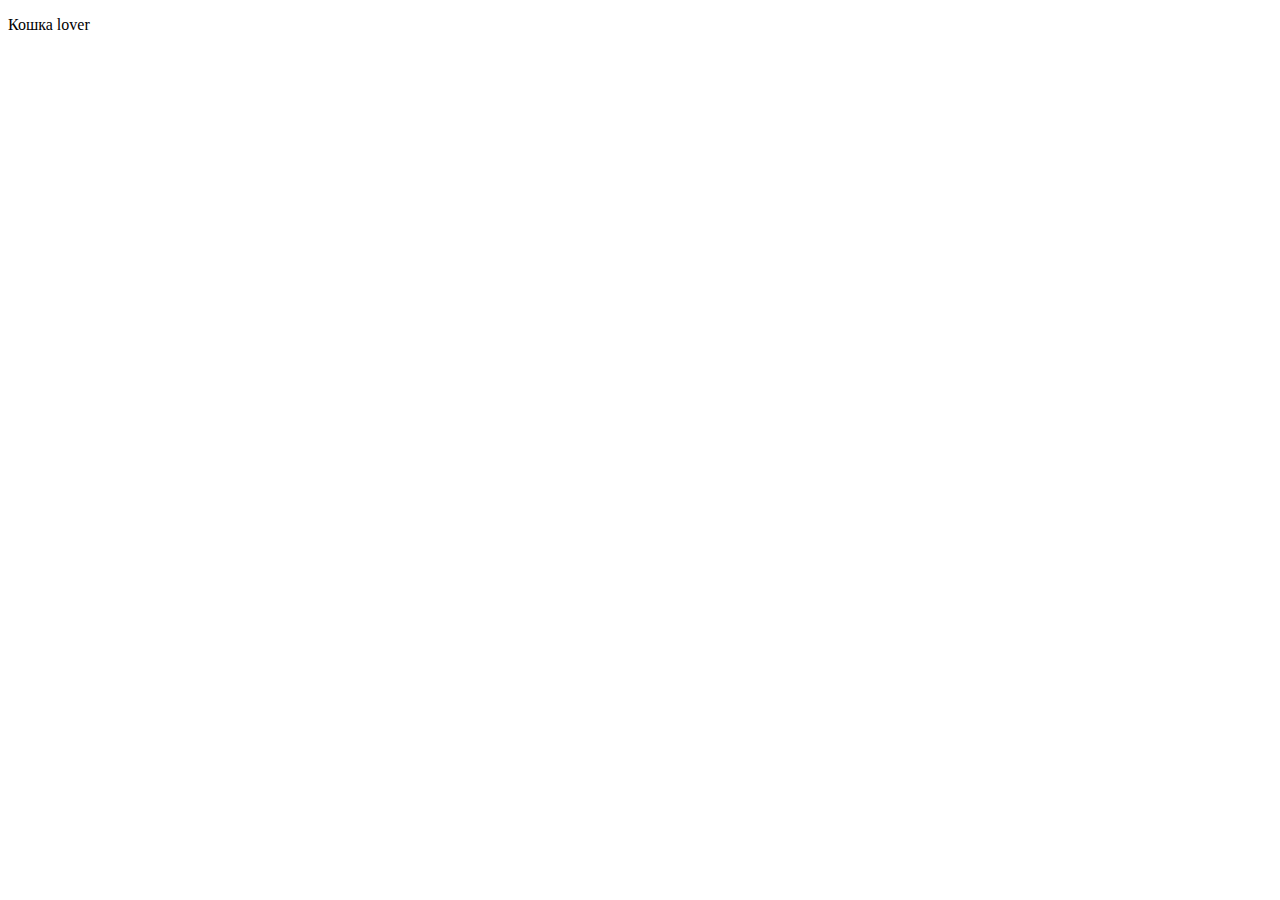
==== index.html @ c1be0b77 "initial commit" ====
<!DOCTYPE html>
<html lang="en">
  <head>
    <meta name="description" content="Webpage description goes here" />
    <meta charset="utf-8">
    <title>Change_me</title>
    <meta name="viewport" content="width=device-width, initial-scale=1">
    <meta name="author" content="">
    <link rel="stylesheet" href="css/style.css">
    <script src="http://code.jquery.com/jquery-latest.min.js"></script>
  </head>
  <body>
    <div class="container">
      <p>Кошка lover</p>
    </div>
    <script></script>
  </body>
</html>
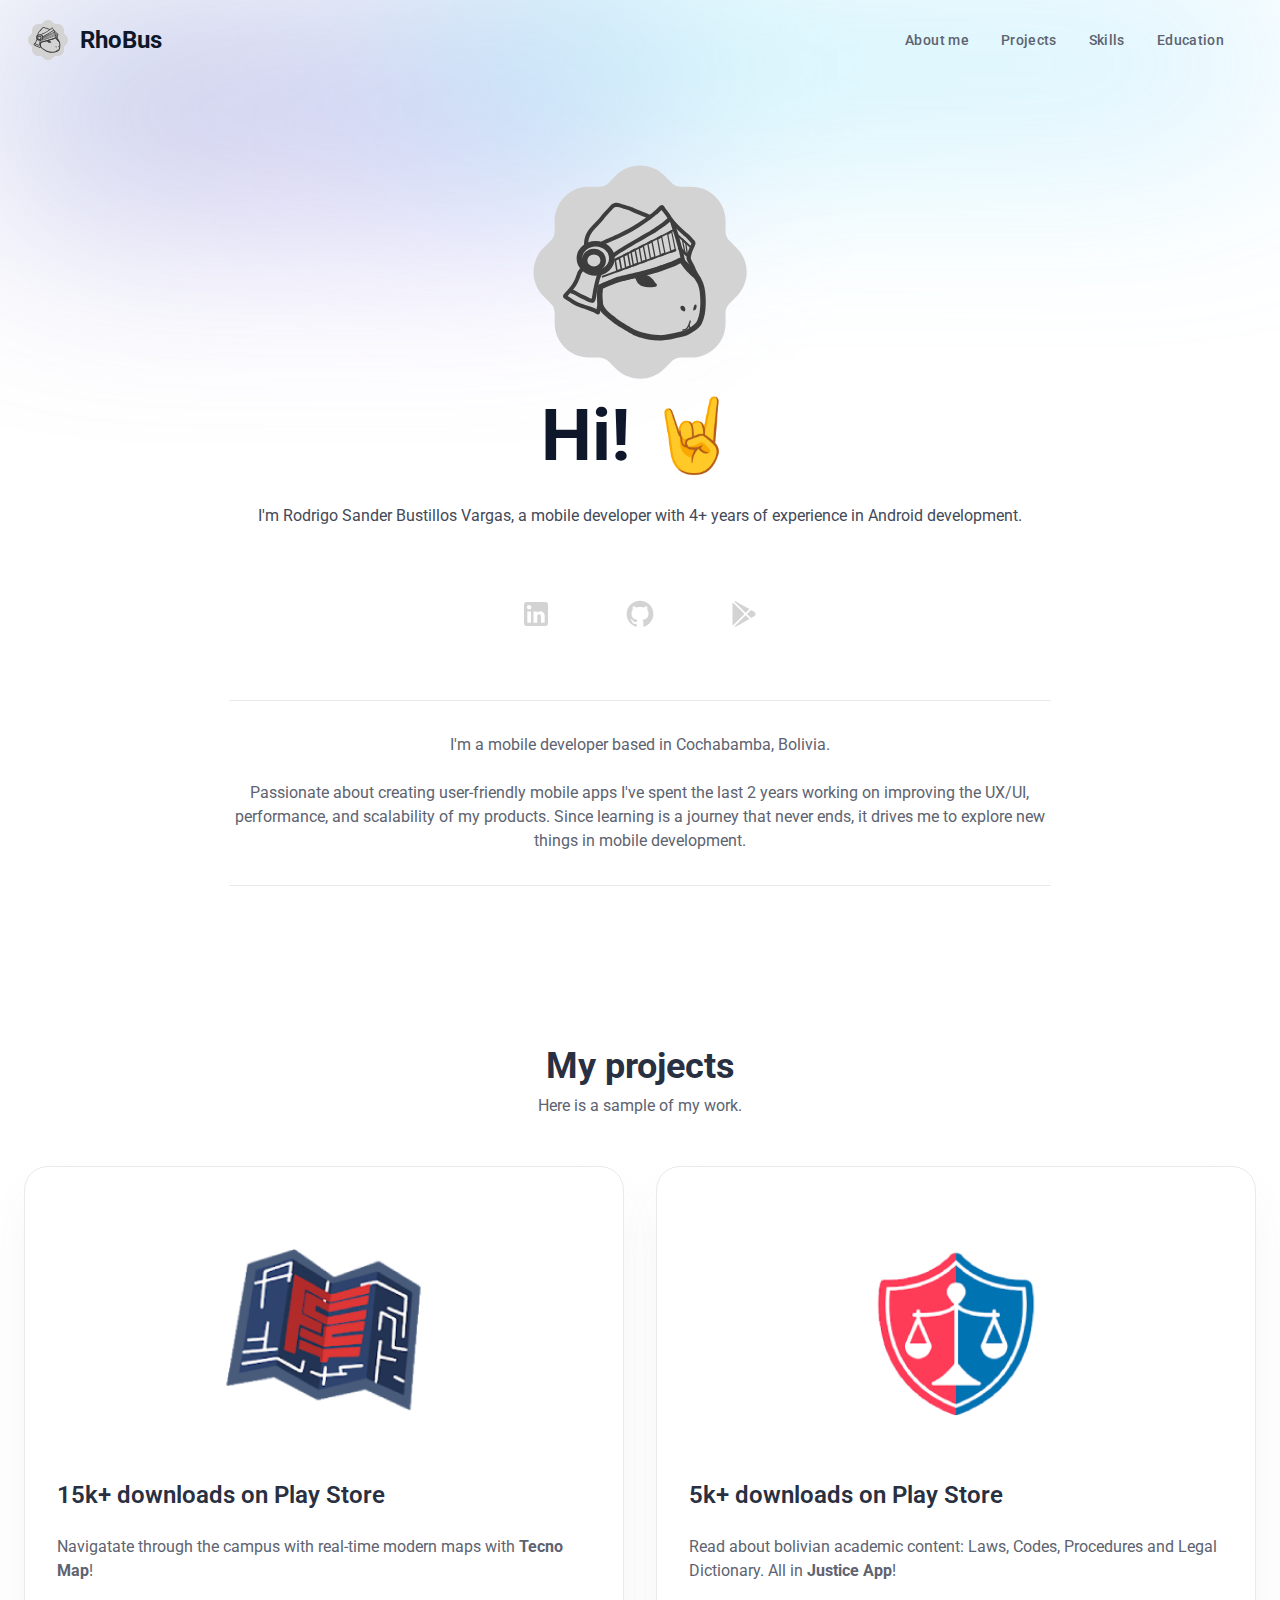
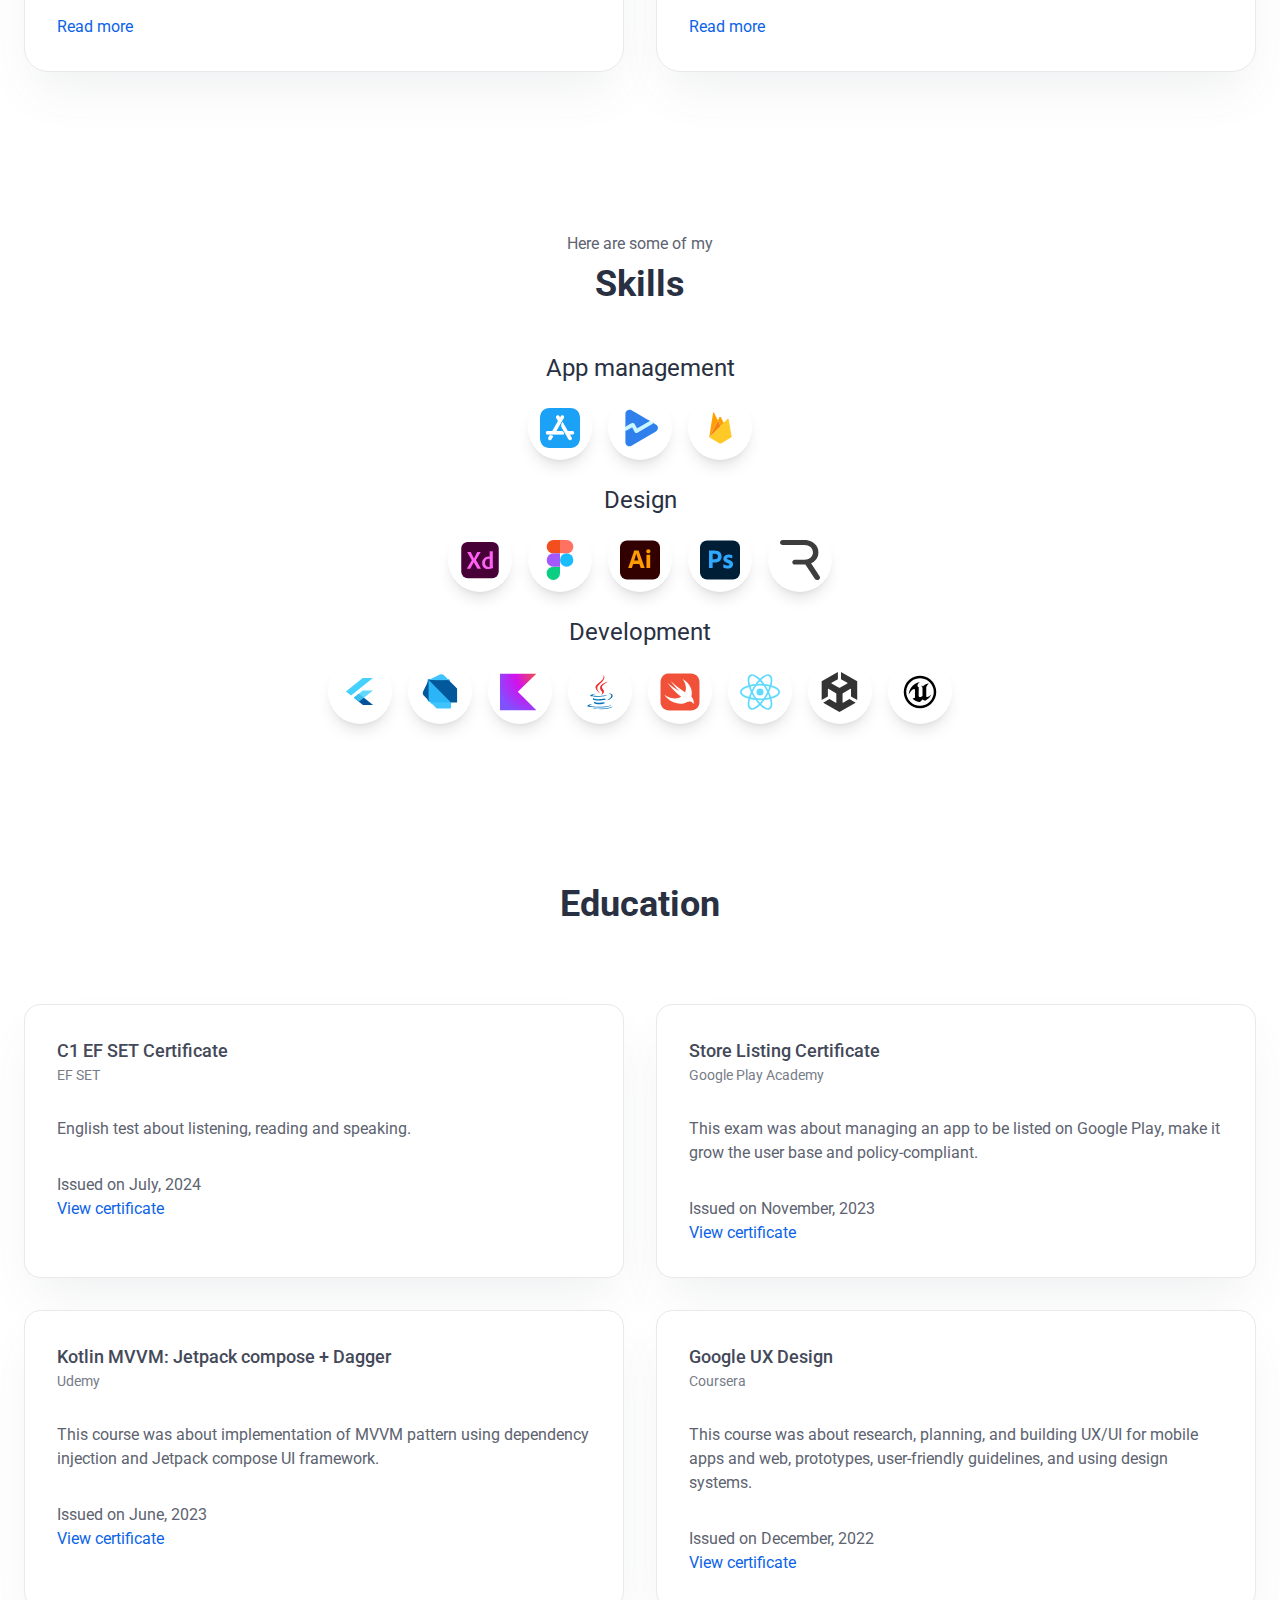
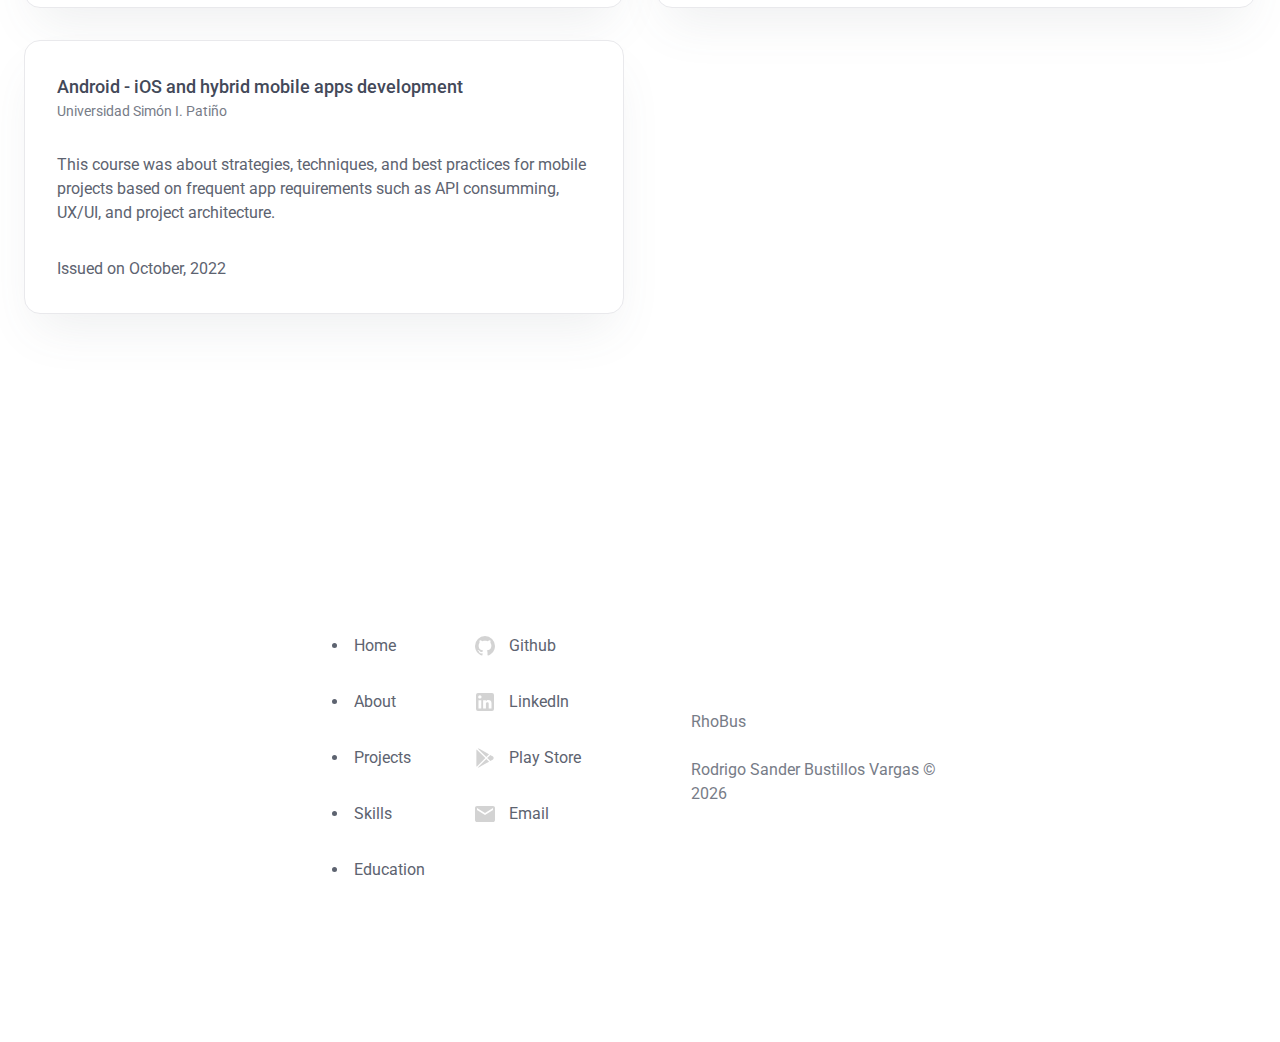
==== commit 6fc1ffd7: "Initial commit" ====
--- a/index.html
+++ b/index.html
@@ -1,18 +1,358 @@
-<!DOCTYPE html>
-<html lang="en">
-  <head>
-    <meta name="description" content="Webpage description goes here" />
-    <meta charset="utf-8">
-    <title>Change_me</title>
-    <meta name="viewport" content="width=device-width, initial-scale=1">
-    <meta name="author" content="">
-    <link rel="stylesheet" href="css/style.css">
-    <script src="http://code.jquery.com/jquery-latest.min.js"></script>
-  </head>
-  <body>
-    <div class="container">
-      <p>Кошка lover</p>
-    </div>
-    <script></script>
-  </body>
-</html>
+<!DOCTYPE html>
+<html lang="en" class="astro-QH7DUQ3E">
+	<head>
+		<meta charset="UTF-8">
+		<meta name="viewport" content="width=device-width">
+		<link rel="icon" type="image/svg+xml" href="/rhobus_logo.svg">
+		<meta name="generator" content="Astro v1.6.14">
+		<meta name="description" content="This is me!">
+		<title>RhoBus</title>
+
+		<link href="https://fonts.googleapis.com/css2?family=Roboto:wght@400;500;600;700&display=swap" rel="stylesheet">
+	<link rel="stylesheet" href="/assets/404.0ac947f7.css" />
+<link rel="stylesheet" href="/assets/index.3f72d89d.css" /><script type="module">document.getElementById("year").innerHTML=`${new Date().getFullYear()}`;
+</script></head>
+	<body class="bg-white dark:bg-gray-900 astro-QH7DUQ3E">
+		<header class="astro-BHXJAK45">
+    <nav class="z-10 w-full absolute astro-BHXJAK45">
+        <div class="max-w-7xl mx-auto px-6 md:px-12 xl:px-6">
+    <div class="flex flex-wrap items-center justify-between py-2 gap-6 md:py-4 md:gap-0 relative astro-BHXJAK45">
+                <input aria-hidden="true" type="checkbox" name="toggle_nav" id="toggle_nav" class="hidden peer astro-BHXJAK45">
+                <div class="relative z-20 w-full flex justify-between lg:w-max md:px-0 astro-BHXJAK45">
+                    <a href="#home" aria-label="logo" class="flex space-x-2 items-center astro-BHXJAK45">
+                        <div aria-hidden="true" class="flex space-x-1 astro-BHXJAK45">
+                            <img class="h-12 astro-BHXJAK45" src="/rhobus_logo.svg">
+                        </div>
+                        <span class="text-2xl font-bold text-gray-900 dark:text-white astro-BHXJAK45">RhoBus</span>
+                    </a>
+                    
+                    <div class="relative flex items-center lg:hidden max-h-10 astro-BHXJAK45">
+                        <label role="button" for="toggle_nav" aria-label="humburger" id="hamburger" class="relative  p-6 -mr-6 astro-BHXJAK45">
+                            <div aria-hidden="true" id="line" class="m-auto h-0.5 w-5 rounded bg-sky-900 dark:bg-gray-300 transition duration-300 astro-BHXJAK45"></div>
+                            <div aria-hidden="true" id="line2" class="m-auto mt-2 h-0.5 w-5 rounded bg-sky-900 dark:bg-gray-300 transition duration-300 astro-BHXJAK45"></div>
+                        </label>
+                    </div>
+                </div>
+                <div aria-hidden="true" class="fixed z-10 inset-0 h-screen w-screen bg-white/70 backdrop-blur-2xl origin-bottom scale-y-0 transition duration-500 peer-checked:origin-top peer-checked:scale-y-100 lg:hidden dark:bg-gray-900/70 astro-BHXJAK45"></div>
+                <div class="flex-col z-20 flex-wrap gap-6 p-8 rounded-3xl border border-gray-100 bg-white shadow-2xl shadow-gray-600/10 justify-end w-full invisible opacity-0 translate-y-1  absolute top-full left-0 transition-all duration-300 scale-95 origin-top 
+                            lg:relative lg:scale-100 lg:peer-checked:translate-y-0 lg:translate-y-0 lg:flex lg:flex-row lg:items-center lg:gap-0 lg:p-0 lg:bg-transparent lg:w-7/12 lg:visible lg:opacity-100 lg:border-none
+                            peer-checked:scale-100 peer-checked:opacity-100 peer-checked:visible lg:shadow-none 
+                            dark:shadow-none dark:bg-gray-800 dark:border-gray-700 astro-BHXJAK45">
+                   
+                    <div class="text-gray-600 dark:text-gray-300 lg:pr-4 lg:w-auto w-full lg:pt-0 astro-BHXJAK45">
+                        <ul class="tracking-wide font-medium lg:text-sm flex-col flex lg:flex-row gap-6 lg:gap-0 astro-BHXJAK45">
+                            <li class="astro-BHXJAK45">
+                                <a href="#about" class="block md:px-4 transition hover:text-primary astro-BHXJAK45">
+                                    <span class="astro-BHXJAK45">About me</span>
+                                </a>
+                            </li>
+                            <li class="astro-BHXJAK45">
+                                <a href="#projects" class="block md:px-4 transition hover:text-primary astro-BHXJAK45">
+                                    <span class="astro-BHXJAK45">Projects</span>
+                                </a>
+                            </li>
+                            <li class="astro-BHXJAK45">
+                                <a href="#skills" class="block md:px-4 transition hover:text-primary astro-BHXJAK45">
+                                    <span class="astro-BHXJAK45">Skills</span>
+                                </a>
+                            </li>
+                            <li class="astro-BHXJAK45">
+                                <a href="#education" class="block md:px-4 transition hover:text-primary astro-BHXJAK45">
+                                    <span class="astro-BHXJAK45">Education</span>
+                                </a>
+                            </li>
+                        </ul>
+                    </div>
+                </div>
+            </div>
+</div>
+    </nav>
+</header>
+		<main class="space-y-40 mb-40">
+		<div class="relative" id="about">
+    <div aria-hidden="true" class="absolute inset-0 grid grid-cols-2 -space-x-52 opacity-40 dark:opacity-20">
+        <div class="blur-[106px] h-56 bg-gradient-to-br from-primary to-purple-400 dark:from-blue-700"></div>
+        <div class="blur-[106px] h-32 bg-gradient-to-r from-cyan-400 to-sky-300 dark:to-indigo-600"></div>
+    </div>
+    <div class="max-w-7xl mx-auto px-6 md:px-12 xl:px-6">
+    <div class="relative pt-36 ml-auto">
+            <div class="lg:w-2/3 text-center mx-auto">
+              <div class="flex justify-center items-center">
+                <img class="w-64 h-64 align-center" src="/rhobus_logo.svg">
+            </div>
+                <h1 class="text-gray-900 dark:text-white font-bold text-5xl md:text-6xl xl:text-7xl">Hi! 🤘</h1>
+                <p class="mt-8 text-gray-700 dark:text-gray-300">I'm Rodrigo Sander Bustillos Vargas, a mobile developer with 4+ years of experience in Android development.</p>
+                <div class="mt-16 flex flex-wrap justify-center gap-y-4 gap-x-6">
+                    <a href="https://linkedin.com/in/rhobus" target="_blank" class="relative flex h-11 w-full items-center justify-center px-6 before:absolute before:inset-0 before:rounded-full before:transition before:duration-300 hover:before:scale-105 active:duration-75 active:before:scale-95 sm:w-max">
+                    <img class="w-8" src="/icons/ic_linkedin.svg">
+                    </a>
+                    <a href="https://github.com/rhobus" target="_blank" class="relative flex h-11 w-full items-center justify-center px-6 before:absolute before:inset-0 before:rounded-full before:transition before:duration-300 hover:before:scale-105 active:duration-75 active:before:scale-95 sm:w-max">
+                    <img class="w-8" src="/icons/ic_github.svg">
+                    </a>
+                    <a href="https://play.google.com/store/apps/dev?id=8568255497322656305" target="_blank" class="relative flex h-11 w-full items-center justify-center px-6 before:absolute before:inset-0 before:rounded-full before:transition before:duration-300 hover:before:scale-105 active:duration-75 active:before:scale-95 sm:w-max">
+                    <img class="w-8" src="/icons/ic_playstore.svg">
+                    </a>
+                </div>
+                <div class="py-8 mt-16 border-y border-gray-100 dark:border-gray-800 justify-between">
+                  <p class="text-gray-600 dark:text-gray-300">I'm a mobile developer based in Cochabamba, Bolivia.</p>
+                <br>
+                  <p class="text-gray-600 dark:text-gray-300">Passionate about creating user-friendly mobile apps I've spent the last 2 years working on improving the UX/UI, performance, and scalability of my products. Since learning is a journey that never ends, it drives me to explore new things in mobile development.</p>
+                </div>
+            </div>
+        </div>
+</div>
+</div>
+		<div id="projects">
+  <div class="max-w-7xl mx-auto px-6 md:px-12 xl:px-6">
+    <div class="mb-12 space-y-2 text-center">
+        <h2 class="text-3xl font-bold text-gray-800 md:text-4xl dark:text-white">My projects</h2>
+        <p class="lg:mx-auto lg:w-6/12 text-gray-600 dark:text-gray-300">
+          Here is a sample of my work.
+        </p>
+      </div><div class="grid gap-8 md:grid-cols-2 place-items-center">
+        <div class="group p-6 sm:p-8 rounded-3xl bg-white border border-gray-100 dark:shadow-none dark:border-gray-700 dark:bg-gray-800 bg-opacity-50 shadow-2xl shadow-gray-600/10">
+          <div class="relative overflow-hidden rounded-xl">
+            <img src="/webp/port_tecno-map.webp" alt="art cover" loading="lazy" width="1000" height="667" class="h-64 w-full object-cover object-top transition duration-500 group-hover:scale-105">
+          </div>
+          <div class="mt-6 relative">
+            <h3 class="text-2xl font-semibold text-gray-800 dark:text-white">
+              15k+ downloads on Play Store
+            </h3>
+            <p class="mt-6 mb-8 text-gray-600 dark:text-gray-300">
+              Navigatate through the campus with real-time modern maps with <strong>Tecno Map</strong>!
+            </p>
+            <a class="inline-block" href="tecno-map">
+              <span class="text-info dark:text-blue-300">Read more</span>
+            </a>
+          </div>
+          
+        </div>
+        <div class="group p-6 sm:p-8 rounded-3xl bg-white border border-gray-100 dark:shadow-none dark:border-gray-700 dark:bg-gray-800 bg-opacity-50 shadow-2xl shadow-gray-600/10">
+          <div class="relative overflow-hidden rounded-xl">
+            <img src="/webp/port_justice-app.webp" alt="art cover" loading="lazy" width="1000" height="667" class="h-64 w-full object-cover object-top transition duration-500 group-hover:scale-105">
+          </div>
+          <div class="mt-6 relative">
+            <h3 class="text-2xl font-semibold text-gray-800 dark:text-white">
+              5k+ downloads on Play Store
+            </h3>
+            <p class="mt-6 mb-8 text-gray-600 dark:text-gray-300">
+              Read about bolivian academic content: Laws, Codes, Procedures and Legal Dictionary. All in <strong>Justice App</strong>!
+            </p>
+            <a class="inline-block" href="justice-app">
+              <span class="text-info dark:text-blue-300">Read more</span>
+            </a>
+          </div>
+          
+        </div>
+      </div>
+</div>
+</div>
+		<div id="skills">
+  <div class="max-w-7xl mx-auto px-6 md:px-12 xl:px-6">
+    <div class="mb-12 space-y-2 text-center">
+      <p class="lg:mx-auto lg:w-6/12 text-gray-600 dark:text-gray-300">
+        Here are some of my
+      </p>
+      <h2 class="text-3xl font-bold text-gray-800 md:text-4xl dark:text-white">
+        Skills
+      </h2>
+    </div><h2 class="mt-6 text-3xl text-gray-800 md:text-2xl dark:text-white text-center">
+      App management
+    </h2><div class="flex flex-wrap gap-4 mt-3 place-content-center">
+      <a href="https://developer.apple.com/app-store-connect/" target="_blank" class="bg-white rounded-full p-3 shadow-lg hover:scale-105 transition-transform duration-200">
+        <img src="/icons/technologies/ic_app_store_connect.svg" alt="App Store Connect" class="w-10 h-10 mx-auto">
+      </a>
+
+      <a href="https://play.google.com/console" target="_blank" class="bg-white rounded-full p-3 shadow-lg hover:scale-105 transition-transform duration-200">
+        <img src="/icons/technologies/ic_play_console.svg" alt="Google Play Console" class="w-10 h-10 mx-auto">
+      </a>
+
+      <a href="https://firebase.google.com" target="_blank" class="bg-white rounded-full p-3 shadow-lg hover:scale-105 transition-transform duration-200">
+        <img src="/icons/technologies/ic_firebase.svg" alt="Firebase" class="w-10 h-10 mx-auto">
+      </a>
+    </div><h2 class="mt-6 text-3xl text-gray-800 md:text-2xl dark:text-white text-center">
+      Design
+    </h2><div class="flex flex-wrap gap-4 mt-3 place-content-center">
+      <a href="https://www.adobe.com/products/xd.html" target="_blank" class="bg-white rounded-full p-3 shadow-lg hover:scale-105 transition-transform duration-200">
+        <img src="/icons/technologies/ic_adobe_xd.svg" alt="Adobe XD" class="w-10 h-10 mx-auto">
+      </a>
+
+      <a href="https://www.figma.com" target="_blank" class="bg-white rounded-full p-3 shadow-lg hover:scale-105 transition-transform duration-200">
+        <img src="/icons/technologies/ic_figma.svg" alt="Figma" class="w-10 h-10 mx-auto">
+      </a>
+
+      <a href="https://www.adobe.com/products/illustrator.html" target="_blank" class="bg-white rounded-full p-3 shadow-lg hover:scale-105 transition-transform duration-200">
+        <img src="/icons/technologies/ic_illustrator.svg" alt="Illustrator" class="w-10 h-10 mx-auto">
+      </a>
+
+      <a href="https://www.adobe.com/products/photoshop.html" target="_blank" class="bg-white rounded-full p-3 shadow-lg hover:scale-105 transition-transform duration-200">
+        <img src="/icons/technologies/ic_photoshop.svg" alt="Photoshop" class="w-10 h-10 mx-auto">
+      </a>
+
+      <a href="https://rive.app" target="_blank" class="bg-white rounded-full p-3 shadow-lg hover:scale-105 transition-transform duration-200">
+        <img src="/icons/technologies/ic_rive.svg" alt="Rive" class="w-10 h-10 mx-auto">
+      </a>
+    </div><h2 class="mt-6 text-3xl text-gray-800 md:text-2xl dark:text-white text-center">
+      Development
+    </h2><div class="flex flex-wrap gap-4 mt-3 place-content-center">
+      <a href="https://flutter.dev" target="_blank" class="bg-white rounded-full p-3 shadow-lg hover:scale-105 transition-transform duration-200">
+        <img src="/icons/technologies/ic_flutter.svg" alt="Flutter" class="w-10 h-10 mx-auto">
+      </a>
+
+      <a href="https://dart.dev" target="_blank" class="bg-white rounded-full p-3 shadow-lg hover:scale-105 transition-transform duration-200">
+        <img src="/icons/technologies/ic_dart.svg" alt="Dart" class="w-10 h-10 mx-auto">
+      </a>
+
+      <a href="https://kotlinlang.org" target="_blank" class="bg-white rounded-full p-3 shadow-lg hover:scale-105 transition-transform duration-200">
+        <img src="/icons/technologies/ic_kotlin.svg" alt="Kotlin" class="w-10 h-10 mx-auto">
+      </a>
+
+      <a href="https://www.oracle.com/java/" target="_blank" class="bg-white rounded-full p-3 shadow-lg hover:scale-105 transition-transform duration-200">
+        <img src="/icons/technologies/ic_java.svg" alt="Java" class="w-10 h-10 mx-auto">
+      </a>
+
+      <a href="https://developer.apple.com/swift/" target="_blank" class="bg-white rounded-full p-3 shadow-lg hover:scale-105 transition-transform duration-200">
+        <img src="/icons/technologies/ic_swift.svg" alt="Swift" class="w-10 h-10 mx-auto">
+      </a>
+
+      <a href="https://reactnative.dev" target="_blank" class="bg-white rounded-full p-3 shadow-lg hover:scale-105 transition-transform duration-200">
+        <img src="/icons/technologies/ic_react_native.svg" alt="React Native" class="w-10 h-10 mx-auto">
+      </a>
+
+      <a href="https://unity.com" target="_blank" class="bg-white rounded-full p-3 shadow-lg hover:scale-105 transition-transform duration-200">
+        <img src="/icons/technologies/ic_unity.svg" alt="Unity" class="w-10 h-10 mx-auto">
+      </a>
+
+      <a href="https://www.unrealengine.com" target="_blank" class="bg-white rounded-full p-3 shadow-lg hover:scale-105 transition-transform duration-200">
+        <img src="/icons/technologies/ic_unreal_engine.svg" alt="Unreal Engine" class="w-10 h-10 mx-auto">
+      </a>
+    </div>
+</div>
+</div>
+		<div class="text-gray-600 dark:text-gray-300" id="education">
+  <div class="max-w-7xl mx-auto px-6 md:px-12 xl:px-6">
+    <div class="mb-20 space-y-4 px-6 md:px-0">
+      <h2 class="text-center text-2xl font-bold text-gray-800 dark:text-white md:text-4xl">
+        Education
+      </h2>
+    </div><div class="md:grid md:grid-cols-2 lg:grid-cols-2 gap-8">
+      <div class="aspect-auto p-8 border border-gray-100 rounded-2xl bg-white dark:bg-gray-800 dark:border-gray-700 shadow-2xl shadow-gray-600/10 dark:shadow-none">
+        <div class="flex gap-4">
+          <div>
+            <h6 class="text-lg font-medium text-gray-700 dark:text-white">C1 EF SET Certificate</h6>
+            <p class="text-sm text-gray-500 dark:text-gray-300">EF SET</p>
+          </div>
+        </div>
+        <p class="mt-8">English test about listening, reading and speaking.</p>
+        <p class="mt-8">Issued on July, 2024</p>
+        <a class="mt-8 text-info" target="_blank" href="https://cert.efset.org/u1pVJG">View certificate</a>
+      </div>
+      <div class="aspect-auto p-8 border border-gray-100 rounded-2xl bg-white dark:bg-gray-800 dark:border-gray-700 shadow-2xl shadow-gray-600/10 dark:shadow-none">
+        <div class="flex gap-4">
+          <div>
+            <h6 class="text-lg font-medium text-gray-700 dark:text-white">Store Listing Certificate</h6>
+            <p class="text-sm text-gray-500 dark:text-gray-300">Google Play Academy</p>
+          </div>
+        </div>
+        <p class="mt-8">This exam was about managing an app to be listed on Google Play, make it grow the user base and policy-compliant.</p>
+        <p class="mt-8">Issued on November, 2023</p>
+        <a class="mt-8 text-info" target="_blank" href="https://www.credential.net/d4a4e9a5-c217-4a5e-9a41-2080fff45aeb#gs.0pnszu">View certificate</a>
+      </div>
+      <div class="aspect-auto p-8 border border-gray-100 rounded-2xl bg-white dark:bg-gray-800 dark:border-gray-700 shadow-2xl shadow-gray-600/10 dark:shadow-none">
+        <div class="flex gap-4">
+          <div>
+            <h6 class="text-lg font-medium text-gray-700 dark:text-white">Kotlin MVVM: Jetpack compose + Dagger</h6>
+            <p class="text-sm text-gray-500 dark:text-gray-300">Udemy</p>
+          </div>
+        </div>
+        <p class="mt-8">This course was about implementation of MVVM pattern using dependency injection and Jetpack compose UI framework.</p>
+        <p class="mt-8">Issued on June, 2023</p>
+        <a class="mt-8 text-info" target="_blank" href="https://www.udemy.com/certificate/UC-26328684-6bf6-4ccb-b9d9-677bbc1e001c">View certificate</a>
+      </div>
+      <div class="aspect-auto p-8 border border-gray-100 rounded-2xl bg-white dark:bg-gray-800 dark:border-gray-700 shadow-2xl shadow-gray-600/10 dark:shadow-none">
+        <div class="flex gap-4">
+          
+          <div>
+            <h6 class="text-lg font-medium text-gray-700 dark:text-white">Google UX Design</h6>
+            <p class="text-sm text-gray-500 dark:text-gray-300">Coursera</p>
+          </div>
+        </div>
+        <p class="mt-8">This course was about research, planning, and building UX/UI for mobile apps and web, prototypes, user-friendly guidelines, and using design systems.</p>
+        <p class="mt-8">Issued on December, 2022</p>
+        <a class="mt-8 text-info" target="_blank" href="https://coursera.org/share/d561b8dabaf720723bfe9577a4478bb4">View certificate</a>
+      </div>
+      <div class="aspect-auto p-8 border border-gray-100 rounded-2xl bg-white dark:bg-gray-800 dark:border-gray-700 shadow-2xl shadow-gray-600/10 dark:shadow-none">
+        <div class="flex gap-4">
+          
+          <div>
+            <h6 class="text-lg font-medium text-gray-700 dark:text-white">Android - iOS and hybrid mobile apps development</h6>
+            <p class="text-sm text-gray-500 dark:text-gray-300">Universidad Simón I. Patiño</p>
+          </div>
+        </div>
+        <p class="mt-8">This course was about strategies, techniques, and best practices for mobile projects based on frequent app requirements such as API consumming, UX/UI, and project architecture.</p>
+        <p class="mt-8">Issued on October, 2022</p>
+      </div>
+    </div>
+</div>
+</div>
+	</main>
+		<footer class="py-20 md:py-40">
+  <div class="max-w-7xl mx-auto px-6 md:px-12 xl:px-6">
+    <div class="m-auto md:w-10/12 lg:w-8/12 xl:w-6/12">
+      <div class="flex flex-wrap items-center justify-between md:flex-nowrap">
+        <div class="flex w-full justify-center space-x-12 text-gray-600 dark:text-gray-300 sm:w-7/12 md:justify-start">
+          <ul class="list-inside list-disc space-y-8">
+            <li><a href="#" class="transition hover:text-primary">Home</a></li>
+
+            <li>
+              <a href="#about" class="transition hover:text-primary">About</a>
+            </li>
+            <li>
+              <a href="#projects" class="transition hover:text-primary">Projects</a>
+            </li>
+            <li>
+              <a href="#skills" class="transition hover:text-primary">Skills</a>
+            </li>
+            <li>
+              <a href="#education" class="transition hover:text-primary">Education</a>
+            </li>
+          </ul>
+
+          <ul role="list" class="space-y-8">
+            <li>
+              <a href="https://github.com/rhobus" class="flex items-center space-x-3 transition hover:text-primary">
+                <img class="w-6" src="/icons/ic_github.svg">
+                <span>Github</span>
+              </a>
+            </li>
+            <li>
+              <a href="https://linkedin.com/in/rhobus" class="flex items-center space-x-3 transition hover:text-primary">
+                <img class="w-6" src="/icons/ic_linkedin.svg">
+                <span>LinkedIn</span>
+              </a>
+            </li>
+            <li>
+              <a href="https://play.google.com/store/apps/dev?id=8568255497322656305" class="flex items-center space-x-3 transition hover:text-primary">
+                <img class="w-6" src="/icons/ic_playstore.svg">
+                <span>Play Store</span>
+              </a>
+            </li>
+            <li>
+              <a href="mailto:rodhcraft@gmail.com" class="flex items-center space-x-3 transition hover:text-primary">
+                <img class="w-6" src="/icons/ic_mail.svg">
+                <span>Email</span>
+              </a>
+            </li>
+          </ul>
+        </div>
+        <div class="m-auto mt-16 w-10/12 space-y-6 text-center sm:mt-auto sm:w-5/12 sm:text-left">
+          <span class="block text-gray-500 dark:text-gray-400">RhoBus</span>
+          <span class="block text-gray-500 dark:text-gray-400">Rodrigo Sander Bustillos Vargas &copy; <span id="year"></span>
+          </span>
+        </div>
+      </div>
+    </div>
+</div>
+</footer>
+	
+</body></html>--- a/assets/404.0ac947f7.css
+++ b/assets/404.0ac947f7.css
@@ -0,0 +1 @@
+*,:before,:after{box-sizing:border-box;border-width:0;border-style:solid;border-color:#c6c8cd}:before,:after{--tw-content: ""}html{line-height:1.5;-webkit-text-size-adjust:100%;-moz-tab-size:4;-o-tab-size:4;tab-size:4;font-family:ui-sans-serif,system-ui,-apple-system,BlinkMacSystemFont,Segoe UI,Roboto,Helvetica Neue,Arial,Noto Sans,sans-serif,"Apple Color Emoji","Segoe UI Emoji",Segoe UI Symbol,"Noto Color Emoji";font-feature-settings:normal}body{margin:0;line-height:inherit}hr{height:0;color:inherit;border-top-width:1px}abbr:where([title]){-webkit-text-decoration:underline dotted;text-decoration:underline dotted}h1,h2,h3,h4,h5,h6{font-size:inherit;font-weight:inherit}a{color:inherit;text-decoration:inherit}b,strong{font-weight:bolder}code,kbd,samp,pre{font-family:ui-monospace,SFMono-Regular,Menlo,Monaco,Consolas,Liberation Mono,Courier New,monospace;font-size:1em}small{font-size:80%}sub,sup{font-size:75%;line-height:0;position:relative;vertical-align:baseline}sub{bottom:-.25em}sup{top:-.5em}table{text-indent:0;border-color:inherit;border-collapse:collapse}button,input,optgroup,select,textarea{font-family:inherit;font-size:100%;font-weight:inherit;line-height:inherit;color:inherit;margin:0;padding:0}button,select{text-transform:none}button,[type=button],[type=reset],[type=submit]{-webkit-appearance:button;background-color:transparent;background-image:none}:-moz-focusring{outline:auto}:-moz-ui-invalid{box-shadow:none}progress{vertical-align:baseline}::-webkit-inner-spin-button,::-webkit-outer-spin-button{height:auto}[type=search]{-webkit-appearance:textfield;outline-offset:-2px}::-webkit-search-decoration{-webkit-appearance:none}::-webkit-file-upload-button{-webkit-appearance:button;font:inherit}summary{display:list-item}blockquote,dl,dd,h1,h2,h3,h4,h5,h6,hr,figure,p,pre{margin:0}fieldset{margin:0;padding:0}legend{padding:0}ol,ul,menu{list-style:none;margin:0;padding:0}textarea{resize:vertical}input::-moz-placeholder,textarea::-moz-placeholder{opacity:1;color:#92959f}input::placeholder,textarea::placeholder{opacity:1;color:#92959f}button,[role=button]{cursor:pointer}:disabled{cursor:default}img,svg,video,canvas,audio,iframe,embed,object{display:block;vertical-align:middle}img,video{max-width:100%;height:auto}[hidden]{display:none}*,:before,:after{--tw-border-spacing-x: 0;--tw-border-spacing-y: 0;--tw-translate-x: 0;--tw-translate-y: 0;--tw-rotate: 0;--tw-skew-x: 0;--tw-skew-y: 0;--tw-scale-x: 1;--tw-scale-y: 1;--tw-pan-x: ;--tw-pan-y: ;--tw-pinch-zoom: ;--tw-scroll-snap-strictness: proximity;--tw-ordinal: ;--tw-slashed-zero: ;--tw-numeric-figure: ;--tw-numeric-spacing: ;--tw-numeric-fraction: ;--tw-ring-inset: ;--tw-ring-offset-width: 0px;--tw-ring-offset-color: #fff;--tw-ring-color: rgb(59 130 246 / .5);--tw-ring-offset-shadow: 0 0 #0000;--tw-ring-shadow: 0 0 #0000;--tw-shadow: 0 0 #0000;--tw-shadow-colored: 0 0 #0000;--tw-blur: ;--tw-brightness: ;--tw-contrast: ;--tw-grayscale: ;--tw-hue-rotate: ;--tw-invert: ;--tw-saturate: ;--tw-sepia: ;--tw-drop-shadow: ;--tw-backdrop-blur: ;--tw-backdrop-brightness: ;--tw-backdrop-contrast: ;--tw-backdrop-grayscale: ;--tw-backdrop-hue-rotate: ;--tw-backdrop-invert: ;--tw-backdrop-opacity: ;--tw-backdrop-saturate: ;--tw-backdrop-sepia: }::-webkit-backdrop{--tw-border-spacing-x: 0;--tw-border-spacing-y: 0;--tw-translate-x: 0;--tw-translate-y: 0;--tw-rotate: 0;--tw-skew-x: 0;--tw-skew-y: 0;--tw-scale-x: 1;--tw-scale-y: 1;--tw-pan-x: ;--tw-pan-y: ;--tw-pinch-zoom: ;--tw-scroll-snap-strictness: proximity;--tw-ordinal: ;--tw-slashed-zero: ;--tw-numeric-figure: ;--tw-numeric-spacing: ;--tw-numeric-fraction: ;--tw-ring-inset: ;--tw-ring-offset-width: 0px;--tw-ring-offset-color: #fff;--tw-ring-color: rgb(59 130 246 / .5);--tw-ring-offset-shadow: 0 0 #0000;--tw-ring-shadow: 0 0 #0000;--tw-shadow: 0 0 #0000;--tw-shadow-colored: 0 0 #0000;--tw-blur: ;--tw-brightness: ;--tw-contrast: ;--tw-grayscale: ;--tw-hue-rotate: ;--tw-invert: ;--tw-saturate: ;--tw-sepia: ;--tw-drop-shadow: ;--tw-backdrop-blur: ;--tw-backdrop-brightness: ;--tw-backdrop-contrast: ;--tw-backdrop-grayscale: ;--tw-backdrop-hue-rotate: ;--tw-backdrop-invert: ;--tw-backdrop-opacity: ;--tw-backdrop-saturate: ;--tw-backdrop-sepia: }::backdrop{--tw-border-spacing-x: 0;--tw-border-spacing-y: 0;--tw-translate-x: 0;--tw-translate-y: 0;--tw-rotate: 0;--tw-skew-x: 0;--tw-skew-y: 0;--tw-scale-x: 1;--tw-scale-y: 1;--tw-pan-x: ;--tw-pan-y: ;--tw-pinch-zoom: ;--tw-scroll-snap-strictness: proximity;--tw-ordinal: ;--tw-slashed-zero: ;--tw-numeric-figure: ;--tw-numeric-spacing: ;--tw-numeric-fraction: ;--tw-ring-inset: ;--tw-ring-offset-width: 0px;--tw-ring-offset-color: #fff;--tw-ring-color: rgb(59 130 246 / .5);--tw-ring-offset-shadow: 0 0 #0000;--tw-ring-shadow: 0 0 #0000;--tw-shadow: 0 0 #0000;--tw-shadow-colored: 0 0 #0000;--tw-blur: ;--tw-brightness: ;--tw-contrast: ;--tw-grayscale: ;--tw-hue-rotate: ;--tw-invert: ;--tw-saturate: ;--tw-sepia: ;--tw-drop-shadow: ;--tw-backdrop-blur: ;--tw-backdrop-brightness: ;--tw-backdrop-contrast: ;--tw-backdrop-grayscale: ;--tw-backdrop-hue-rotate: ;--tw-backdrop-invert: ;--tw-backdrop-opacity: ;--tw-backdrop-saturate: ;--tw-backdrop-sepia: }.container{width:100%}@media (min-width: 640px){.container{max-width:640px}}@media (min-width: 768px){.container{max-width:768px}}@media (min-width: 1024px){.container{max-width:1024px}}@media (min-width: 1280px){.container{max-width:1280px}}@media (min-width: 1536px){.container{max-width:1536px}}.invisible{visibility:hidden}.fixed{position:fixed}.absolute{position:absolute}.relative{position:relative}.inset-0{inset:0}.top-full{top:100%}.left-0{left:0}.z-10{z-index:10}.z-20{z-index:20}.m-auto{margin:auto}.mx-auto{margin-left:auto;margin-right:auto}.mb-40{margin-bottom:10rem}.ml-auto{margin-left:auto}.mt-8{margin-top:2rem}.mt-16{margin-top:4rem}.-mr-6{margin-right:-1.5rem}.mt-2{margin-top:.5rem}.mb-20{margin-bottom:5rem}.mb-12{margin-bottom:3rem}.mt-6{margin-top:1.5rem}.mb-8{margin-bottom:2rem}.mt-3{margin-top:.75rem}.mt-12{margin-top:3rem}.block{display:block}.inline-block{display:inline-block}.flex{display:flex}.grid{display:grid}.hidden{display:none}.aspect-auto{aspect-ratio:auto}.h-56{height:14rem}.h-32{height:8rem}.h-64{height:16rem}.h-11{height:2.75rem}.h-12{height:3rem}.h-0\.5{height:.125rem}.h-0{height:0px}.h-screen{height:100vh}.h-10{height:2.5rem}.h-max{height:-webkit-max-content;height:-moz-max-content;height:max-content}.max-h-10{max-height:2.5rem}.w-64{width:16rem}.w-full{width:100%}.w-8{width:2rem}.w-6{width:1.5rem}.w-10\/12{width:83.333333%}.w-5{width:1.25rem}.w-screen{width:100vw}.w-10{width:2.5rem}.max-w-7xl{max-width:80rem}.max-w-md{max-width:28rem}.grow{flex-grow:1}.origin-bottom{transform-origin:bottom}.origin-top{transform-origin:top}.translate-y-1{--tw-translate-y: .25rem;transform:translate(var(--tw-translate-x),var(--tw-translate-y)) rotate(var(--tw-rotate)) skew(var(--tw-skew-x)) skewY(var(--tw-skew-y)) scaleX(var(--tw-scale-x)) scaleY(var(--tw-scale-y))}.translate-y-1\.5{--tw-translate-y: .375rem;transform:translate(var(--tw-translate-x),var(--tw-translate-y)) rotate(var(--tw-rotate)) skew(var(--tw-skew-x)) skewY(var(--tw-skew-y)) scaleX(var(--tw-scale-x)) scaleY(var(--tw-scale-y))}.-translate-y-1{--tw-translate-y: -.25rem;transform:translate(var(--tw-translate-x),var(--tw-translate-y)) rotate(var(--tw-rotate)) skew(var(--tw-skew-x)) skewY(var(--tw-skew-y)) scaleX(var(--tw-scale-x)) scaleY(var(--tw-scale-y))}.rotate-45{--tw-rotate: 45deg;transform:translate(var(--tw-translate-x),var(--tw-translate-y)) rotate(var(--tw-rotate)) skew(var(--tw-skew-x)) skewY(var(--tw-skew-y)) scaleX(var(--tw-scale-x)) scaleY(var(--tw-scale-y))}.-rotate-45{--tw-rotate: -45deg;transform:translate(var(--tw-translate-x),var(--tw-translate-y)) rotate(var(--tw-rotate)) skew(var(--tw-skew-x)) skewY(var(--tw-skew-y)) scaleX(var(--tw-scale-x)) scaleY(var(--tw-scale-y))}.scale-95{--tw-scale-x: .95;--tw-scale-y: .95;transform:translate(var(--tw-translate-x),var(--tw-translate-y)) rotate(var(--tw-rotate)) skew(var(--tw-skew-x)) skewY(var(--tw-skew-y)) scaleX(var(--tw-scale-x)) scaleY(var(--tw-scale-y))}.scale-y-0{--tw-scale-y: 0;transform:translate(var(--tw-translate-x),var(--tw-translate-y)) rotate(var(--tw-rotate)) skew(var(--tw-skew-x)) skewY(var(--tw-skew-y)) scaleX(var(--tw-scale-x)) scaleY(var(--tw-scale-y))}.list-inside{list-style-position:inside}.list-disc{list-style-type:disc}.grid-cols-2{grid-template-columns:repeat(2,minmax(0,1fr))}.flex-col{flex-direction:column}.flex-wrap{flex-wrap:wrap}.place-content-center{place-content:center}.place-items-center{place-items:center}.items-center{align-items:center}.justify-end{justify-content:flex-end}.justify-center{justify-content:center}.justify-between{justify-content:space-between}.gap-6{gap:1.5rem}.gap-8{gap:2rem}.gap-4{gap:1rem}.gap-y-4{row-gap:1rem}.gap-x-6{-moz-column-gap:1.5rem;column-gap:1.5rem}.space-y-40>:not([hidden])~:not([hidden]){--tw-space-y-reverse: 0;margin-top:calc(10rem * calc(1 - var(--tw-space-y-reverse)));margin-bottom:calc(10rem * var(--tw-space-y-reverse))}.-space-x-52>:not([hidden])~:not([hidden]){--tw-space-x-reverse: 0;margin-right:calc(-13rem * var(--tw-space-x-reverse));margin-left:calc(-13rem * calc(1 - var(--tw-space-x-reverse)))}.space-x-12>:not([hidden])~:not([hidden]){--tw-space-x-reverse: 0;margin-right:calc(3rem * var(--tw-space-x-reverse));margin-left:calc(3rem * calc(1 - var(--tw-space-x-reverse)))}.space-y-8>:not([hidden])~:not([hidden]){--tw-space-y-reverse: 0;margin-top:calc(2rem * calc(1 - var(--tw-space-y-reverse)));margin-bottom:calc(2rem * var(--tw-space-y-reverse))}.space-x-3>:not([hidden])~:not([hidden]){--tw-space-x-reverse: 0;margin-right:calc(.75rem * var(--tw-space-x-reverse));margin-left:calc(.75rem * calc(1 - var(--tw-space-x-reverse)))}.space-y-6>:not([hidden])~:not([hidden]){--tw-space-y-reverse: 0;margin-top:calc(1.5rem * calc(1 - var(--tw-space-y-reverse)));margin-bottom:calc(1.5rem * var(--tw-space-y-reverse))}.space-x-2>:not([hidden])~:not([hidden]){--tw-space-x-reverse: 0;margin-right:calc(.5rem * var(--tw-space-x-reverse));margin-left:calc(.5rem * calc(1 - var(--tw-space-x-reverse)))}.space-x-1>:not([hidden])~:not([hidden]){--tw-space-x-reverse: 0;margin-right:calc(.25rem * var(--tw-space-x-reverse));margin-left:calc(.25rem * calc(1 - var(--tw-space-x-reverse)))}.space-y-4>:not([hidden])~:not([hidden]){--tw-space-y-reverse: 0;margin-top:calc(1rem * calc(1 - var(--tw-space-y-reverse)));margin-bottom:calc(1rem * var(--tw-space-y-reverse))}.space-y-2>:not([hidden])~:not([hidden]){--tw-space-y-reverse: 0;margin-top:calc(.5rem * calc(1 - var(--tw-space-y-reverse)));margin-bottom:calc(.5rem * var(--tw-space-y-reverse))}.overflow-hidden{overflow:hidden}.rounded{border-radius:.25rem}.rounded-3xl{border-radius:1.5rem}.rounded-2xl{border-radius:1rem}.rounded-xl{border-radius:.75rem}.rounded-full{border-radius:9999px}.rounded-lg{border-radius:.5rem}.rounded-bl-full{border-bottom-left-radius:9999px}.rounded-br-full{border-bottom-right-radius:9999px}.border{border-width:1px}.border-y{border-top-width:1px;border-bottom-width:1px}.border-gray-100{--tw-border-opacity: 1;border-color:rgb(233 233 236 / var(--tw-border-opacity))}.bg-white{--tw-bg-opacity: 1;background-color:rgb(255 255 255 / var(--tw-bg-opacity))}.bg-sky-900{--tw-bg-opacity: 1;background-color:rgb(12 74 110 / var(--tw-bg-opacity))}.bg-white\/70{background-color:#ffffffb3}.bg-opacity-50{--tw-bg-opacity: .5}.bg-gradient-to-br{background-image:linear-gradient(to bottom right,var(--tw-gradient-stops))}.bg-gradient-to-r{background-image:linear-gradient(to right,var(--tw-gradient-stops))}.from-primary{--tw-gradient-from: #3f72af;--tw-gradient-to: rgb(63 114 175 / 0);--tw-gradient-stops: var(--tw-gradient-from), var(--tw-gradient-to)}.from-cyan-400{--tw-gradient-from: #22d3ee;--tw-gradient-to: rgb(34 211 238 / 0);--tw-gradient-stops: var(--tw-gradient-from), var(--tw-gradient-to)}.to-purple-400{--tw-gradient-to: #c084fc}.to-sky-300{--tw-gradient-to: #7dd3fc}.object-cover{-o-object-fit:cover;object-fit:cover}.object-top{-o-object-position:top;object-position:top}.p-6{padding:1.5rem}.p-8{padding:2rem}.p-3{padding:.75rem}.px-6{padding-left:1.5rem;padding-right:1.5rem}.py-8{padding-top:2rem;padding-bottom:2rem}.py-20{padding-top:5rem;padding-bottom:5rem}.py-2{padding-top:.5rem;padding-bottom:.5rem}.py-16{padding-top:4rem;padding-bottom:4rem}.px-8{padding-left:2rem;padding-right:2rem}.pt-36{padding-top:9rem}.text-center{text-align:center}.text-5xl{font-size:3rem;line-height:1}.text-2xl{font-size:1.5rem;line-height:2rem}.text-lg{font-size:1.125rem;line-height:1.75rem}.text-sm{font-size:.875rem;line-height:1.25rem}.text-3xl{font-size:1.875rem;line-height:2.25rem}.text-4xl{font-size:2.25rem;line-height:2.5rem}.text-xl{font-size:1.25rem;line-height:1.75rem}.text-base{font-size:1rem;line-height:1.5rem}.font-bold{font-weight:700}.font-medium{font-weight:500}.font-semibold{font-weight:600}.tracking-wide{letter-spacing:.025em}.text-gray-900{--tw-text-opacity: 1;color:rgb(15 23 42 / var(--tw-text-opacity))}.text-gray-700{--tw-text-opacity: 1;color:rgb(67 73 89 / var(--tw-text-opacity))}.text-gray-600{--tw-text-opacity: 1;color:rgb(93 99 112 / var(--tw-text-opacity))}.text-gray-500{--tw-text-opacity: 1;color:rgb(119 124 135 / var(--tw-text-opacity))}.text-gray-800{--tw-text-opacity: 1;color:rgb(41 48 65 / var(--tw-text-opacity))}.text-info{--tw-text-opacity: 1;color:rgb(12 99 231 / var(--tw-text-opacity))}.text-white{--tw-text-opacity: 1;color:rgb(255 255 255 / var(--tw-text-opacity))}.text-primary{--tw-text-opacity: 1;color:rgb(63 114 175 / var(--tw-text-opacity))}.opacity-40{opacity:.4}.opacity-0{opacity:0}.shadow-2xl{--tw-shadow: 0 25px 50px -12px rgb(0 0 0 / .25);--tw-shadow-colored: 0 25px 50px -12px var(--tw-shadow-color);box-shadow:var(--tw-ring-offset-shadow, 0 0 #0000),var(--tw-ring-shadow, 0 0 #0000),var(--tw-shadow)}.shadow-lg{--tw-shadow: 0 10px 15px -3px rgb(0 0 0 / .1), 0 4px 6px -4px rgb(0 0 0 / .1);--tw-shadow-colored: 0 10px 15px -3px var(--tw-shadow-color), 0 4px 6px -4px var(--tw-shadow-color);box-shadow:var(--tw-ring-offset-shadow, 0 0 #0000),var(--tw-ring-shadow, 0 0 #0000),var(--tw-shadow)}.shadow-gray-600\/10{--tw-shadow-color: rgb(93 99 112 / .1);--tw-shadow: var(--tw-shadow-colored)}.blur-\[106px\]{--tw-blur: blur(106px);filter:var(--tw-blur) var(--tw-brightness) var(--tw-contrast) var(--tw-grayscale) var(--tw-hue-rotate) var(--tw-invert) var(--tw-saturate) var(--tw-sepia) var(--tw-drop-shadow)}.backdrop-blur-2xl{--tw-backdrop-blur: blur(40px);-webkit-backdrop-filter:var(--tw-backdrop-blur) var(--tw-backdrop-brightness) var(--tw-backdrop-contrast) var(--tw-backdrop-grayscale) var(--tw-backdrop-hue-rotate) var(--tw-backdrop-invert) var(--tw-backdrop-opacity) var(--tw-backdrop-saturate) var(--tw-backdrop-sepia);backdrop-filter:var(--tw-backdrop-blur) var(--tw-backdrop-brightness) var(--tw-backdrop-contrast) var(--tw-backdrop-grayscale) var(--tw-backdrop-hue-rotate) var(--tw-backdrop-invert) var(--tw-backdrop-opacity) var(--tw-backdrop-saturate) var(--tw-backdrop-sepia)}.transition{transition-property:color,background-color,border-color,fill,stroke,opacity,box-shadow,transform,filter,-webkit-text-decoration-color,-webkit-backdrop-filter;transition-property:color,background-color,border-color,text-decoration-color,fill,stroke,opacity,box-shadow,transform,filter,backdrop-filter;transition-property:color,background-color,border-color,text-decoration-color,fill,stroke,opacity,box-shadow,transform,filter,backdrop-filter,-webkit-text-decoration-color,-webkit-backdrop-filter;transition-timing-function:cubic-bezier(.4,0,.2,1);transition-duration:.15s}.transition-all{transition-property:all;transition-timing-function:cubic-bezier(.4,0,.2,1);transition-duration:.15s}.transition-transform{transition-property:transform;transition-timing-function:cubic-bezier(.4,0,.2,1);transition-duration:.15s}.duration-300{transition-duration:.3s}.duration-500{transition-duration:.5s}.duration-200{transition-duration:.2s}.before\:absolute:before{content:var(--tw-content);position:absolute}.before\:inset-0:before{content:var(--tw-content);inset:0}.before\:rounded-full:before{content:var(--tw-content);border-radius:9999px}.before\:border:before{content:var(--tw-content);border-width:1px}.before\:border-transparent:before{content:var(--tw-content);border-color:transparent}.before\:bg-primary:before{content:var(--tw-content);--tw-bg-opacity: 1;background-color:rgb(63 114 175 / var(--tw-bg-opacity))}.before\:bg-primary\/10:before{content:var(--tw-content);background-color:#3f72af1a}.before\:bg-gradient-to-b:before{content:var(--tw-content);background-image:linear-gradient(to bottom,var(--tw-gradient-stops))}.before\:transition:before{content:var(--tw-content);transition-property:color,background-color,border-color,fill,stroke,opacity,box-shadow,transform,filter,-webkit-text-decoration-color,-webkit-backdrop-filter;transition-property:color,background-color,border-color,text-decoration-color,fill,stroke,opacity,box-shadow,transform,filter,backdrop-filter;transition-property:color,background-color,border-color,text-decoration-color,fill,stroke,opacity,box-shadow,transform,filter,backdrop-filter,-webkit-text-decoration-color,-webkit-backdrop-filter;transition-timing-function:cubic-bezier(.4,0,.2,1);transition-duration:.15s}.before\:duration-300:before{content:var(--tw-content);transition-duration:.3s}.hover\:scale-105:hover{--tw-scale-x: 1.05;--tw-scale-y: 1.05;transform:translate(var(--tw-translate-x),var(--tw-translate-y)) rotate(var(--tw-rotate)) skew(var(--tw-skew-x)) skewY(var(--tw-skew-y)) scaleX(var(--tw-scale-x)) scaleY(var(--tw-scale-y))}.hover\:text-primary:hover{--tw-text-opacity: 1;color:rgb(63 114 175 / var(--tw-text-opacity))}.hover\:before\:scale-105:hover:before{content:var(--tw-content);--tw-scale-x: 1.05;--tw-scale-y: 1.05;transform:translate(var(--tw-translate-x),var(--tw-translate-y)) rotate(var(--tw-rotate)) skew(var(--tw-skew-x)) skewY(var(--tw-skew-y)) scaleX(var(--tw-scale-x)) scaleY(var(--tw-scale-y))}.active\:duration-75:active{transition-duration:75ms}.active\:before\:scale-95:active:before{content:var(--tw-content);--tw-scale-x: .95;--tw-scale-y: .95;transform:translate(var(--tw-translate-x),var(--tw-translate-y)) rotate(var(--tw-rotate)) skew(var(--tw-skew-x)) skewY(var(--tw-skew-y)) scaleX(var(--tw-scale-x)) scaleY(var(--tw-scale-y))}.group:hover .group-hover\:scale-105{--tw-scale-x: 1.05;--tw-scale-y: 1.05;transform:translate(var(--tw-translate-x),var(--tw-translate-y)) rotate(var(--tw-rotate)) skew(var(--tw-skew-x)) skewY(var(--tw-skew-y)) scaleX(var(--tw-scale-x)) scaleY(var(--tw-scale-y))}.peer:checked~.peer-checked\:visible{visibility:visible}.peer:checked~.peer-checked\:origin-top{transform-origin:top}.peer:checked~.peer-checked\:scale-100{--tw-scale-x: 1;--tw-scale-y: 1;transform:translate(var(--tw-translate-x),var(--tw-translate-y)) rotate(var(--tw-rotate)) skew(var(--tw-skew-x)) skewY(var(--tw-skew-y)) scaleX(var(--tw-scale-x)) scaleY(var(--tw-scale-y))}.peer:checked~.peer-checked\:scale-y-100{--tw-scale-y: 1;transform:translate(var(--tw-translate-x),var(--tw-translate-y)) rotate(var(--tw-rotate)) skew(var(--tw-skew-x)) skewY(var(--tw-skew-y)) scaleX(var(--tw-scale-x)) scaleY(var(--tw-scale-y))}.peer:checked~.peer-checked\:opacity-100{opacity:1}@media (prefers-color-scheme: dark){.dark\:border-gray-800{--tw-border-opacity: 1;border-color:rgb(41 48 65 / var(--tw-border-opacity))}.dark\:border-gray-700{--tw-border-opacity: 1;border-color:rgb(67 73 89 / var(--tw-border-opacity))}.dark\:bg-gray-900{--tw-bg-opacity: 1;background-color:rgb(15 23 42 / var(--tw-bg-opacity))}.dark\:bg-gray-300{--tw-bg-opacity: 1;background-color:rgb(172 174 182 / var(--tw-bg-opacity))}.dark\:bg-gray-900\/70{background-color:#0f172ab3}.dark\:bg-gray-800{--tw-bg-opacity: 1;background-color:rgb(41 48 65 / var(--tw-bg-opacity))}.dark\:from-blue-700{--tw-gradient-from: #1d4ed8;--tw-gradient-to: rgb(29 78 216 / 0);--tw-gradient-stops: var(--tw-gradient-from), var(--tw-gradient-to)}.dark\:to-indigo-600{--tw-gradient-to: #4f46e5}.dark\:text-white{--tw-text-opacity: 1;color:rgb(255 255 255 / var(--tw-text-opacity))}.dark\:text-gray-300{--tw-text-opacity: 1;color:rgb(172 174 182 / var(--tw-text-opacity))}.dark\:text-gray-400{--tw-text-opacity: 1;color:rgb(146 149 159 / var(--tw-text-opacity))}.dark\:text-blue-300{--tw-text-opacity: 1;color:rgb(147 197 253 / var(--tw-text-opacity))}.dark\:opacity-20{opacity:.2}.dark\:shadow-none{--tw-shadow: 0 0 #0000;--tw-shadow-colored: 0 0 #0000;box-shadow:var(--tw-ring-offset-shadow, 0 0 #0000),var(--tw-ring-shadow, 0 0 #0000),var(--tw-shadow)}.dark\:before\:border-gray-700:before{content:var(--tw-content);--tw-border-opacity: 1;border-color:rgb(67 73 89 / var(--tw-border-opacity))}.dark\:before\:bg-gray-800:before{content:var(--tw-content);--tw-bg-opacity: 1;background-color:rgb(41 48 65 / var(--tw-bg-opacity))}}@media (min-width: 640px){.sm\:mt-auto{margin-top:auto}.sm\:w-max{width:-webkit-max-content;width:-moz-max-content;width:max-content}.sm\:w-7\/12{width:58.333333%}.sm\:w-5\/12{width:41.666667%}.sm\:p-8{padding:2rem}.sm\:text-left{text-align:left}}@media (min-width: 768px){.md\:grid{display:grid}.md\:w-10\/12{width:83.333333%}.md\:w-8\/12{width:66.666667%}.md\:grid-cols-2{grid-template-columns:repeat(2,minmax(0,1fr))}.md\:flex-nowrap{flex-wrap:nowrap}.md\:justify-start{justify-content:flex-start}.md\:gap-0{gap:0px}.md\:px-12{padding-left:3rem;padding-right:3rem}.md\:py-40{padding-top:10rem;padding-bottom:10rem}.md\:py-4{padding-top:1rem;padding-bottom:1rem}.md\:px-0{padding-left:0;padding-right:0}.md\:px-4{padding-left:1rem;padding-right:1rem}.md\:text-6xl{font-size:3.75rem;line-height:1}.md\:text-4xl{font-size:2.25rem;line-height:2.5rem}.md\:text-2xl{font-size:1.5rem;line-height:2rem}.md\:text-5xl{font-size:3rem;line-height:1}}@media (min-width: 1024px){.lg\:visible{visibility:visible}.lg\:relative{position:relative}.lg\:mx-auto{margin-left:auto;margin-right:auto}.lg\:flex{display:flex}.lg\:hidden{display:none}.lg\:w-2\/3,.lg\:w-8\/12{width:66.666667%}.lg\:w-max{width:-webkit-max-content;width:-moz-max-content;width:max-content}.lg\:w-7\/12{width:58.333333%}.lg\:w-auto{width:auto}.lg\:w-6\/12{width:50%}.lg\:translate-y-0{--tw-translate-y: 0px;transform:translate(var(--tw-translate-x),var(--tw-translate-y)) rotate(var(--tw-rotate)) skew(var(--tw-skew-x)) skewY(var(--tw-skew-y)) scaleX(var(--tw-scale-x)) scaleY(var(--tw-scale-y))}.lg\:scale-100{--tw-scale-x: 1;--tw-scale-y: 1;transform:translate(var(--tw-translate-x),var(--tw-translate-y)) rotate(var(--tw-rotate)) skew(var(--tw-skew-x)) skewY(var(--tw-skew-y)) scaleX(var(--tw-scale-x)) scaleY(var(--tw-scale-y))}.lg\:grid-cols-2{grid-template-columns:repeat(2,minmax(0,1fr))}.lg\:flex-row{flex-direction:row}.lg\:items-center{align-items:center}.lg\:gap-0{gap:0px}.lg\:border-none{border-style:none}.lg\:bg-transparent{background-color:transparent}.lg\:p-0{padding:0}.lg\:pr-4{padding-right:1rem}.lg\:pt-0{padding-top:0}.lg\:text-sm{font-size:.875rem;line-height:1.25rem}.lg\:opacity-100{opacity:1}.lg\:shadow-none{--tw-shadow: 0 0 #0000;--tw-shadow-colored: 0 0 #0000;box-shadow:var(--tw-ring-offset-shadow, 0 0 #0000),var(--tw-ring-shadow, 0 0 #0000),var(--tw-shadow)}.peer:checked~.lg\:peer-checked\:translate-y-0{--tw-translate-y: 0px;transform:translate(var(--tw-translate-x),var(--tw-translate-y)) rotate(var(--tw-rotate)) skew(var(--tw-skew-x)) skewY(var(--tw-skew-y)) scaleX(var(--tw-scale-x)) scaleY(var(--tw-scale-y))}}@media (min-width: 1280px){.xl\:w-6\/12{width:50%}.xl\:px-6{padding-left:1.5rem;padding-right:1.5rem}.xl\:text-7xl{font-size:4.5rem;line-height:1}}
--- a/assets/index.3f72d89d.css
+++ b/assets/index.3f72d89d.css
@@ -0,0 +1 @@
+#toggle_nav:where(.astro-BHXJAK45):checked~div:where(.astro-BHXJAK45) #hamburger:where(.astro-BHXJAK45) #line:where(.astro-BHXJAK45){--tw-translate-y: .375rem;--tw-rotate: 45deg;transform:translate(var(--tw-translate-x),var(--tw-translate-y)) rotate(var(--tw-rotate)) skew(var(--tw-skew-x)) skewY(var(--tw-skew-y)) scaleX(var(--tw-scale-x)) scaleY(var(--tw-scale-y))}#toggle_nav:where(.astro-BHXJAK45):checked~div:where(.astro-BHXJAK45) #hamburger:where(.astro-BHXJAK45) #line2:where(.astro-BHXJAK45){--tw-translate-y: -.25rem;--tw-rotate: -45deg;transform:translate(var(--tw-translate-x),var(--tw-translate-y)) rotate(var(--tw-rotate)) skew(var(--tw-skew-x)) skewY(var(--tw-skew-y)) scaleX(var(--tw-scale-x)) scaleY(var(--tw-scale-y))}html{font-family:Roboto,sans-serif;scroll-behavior:smooth}body{margin:0}
